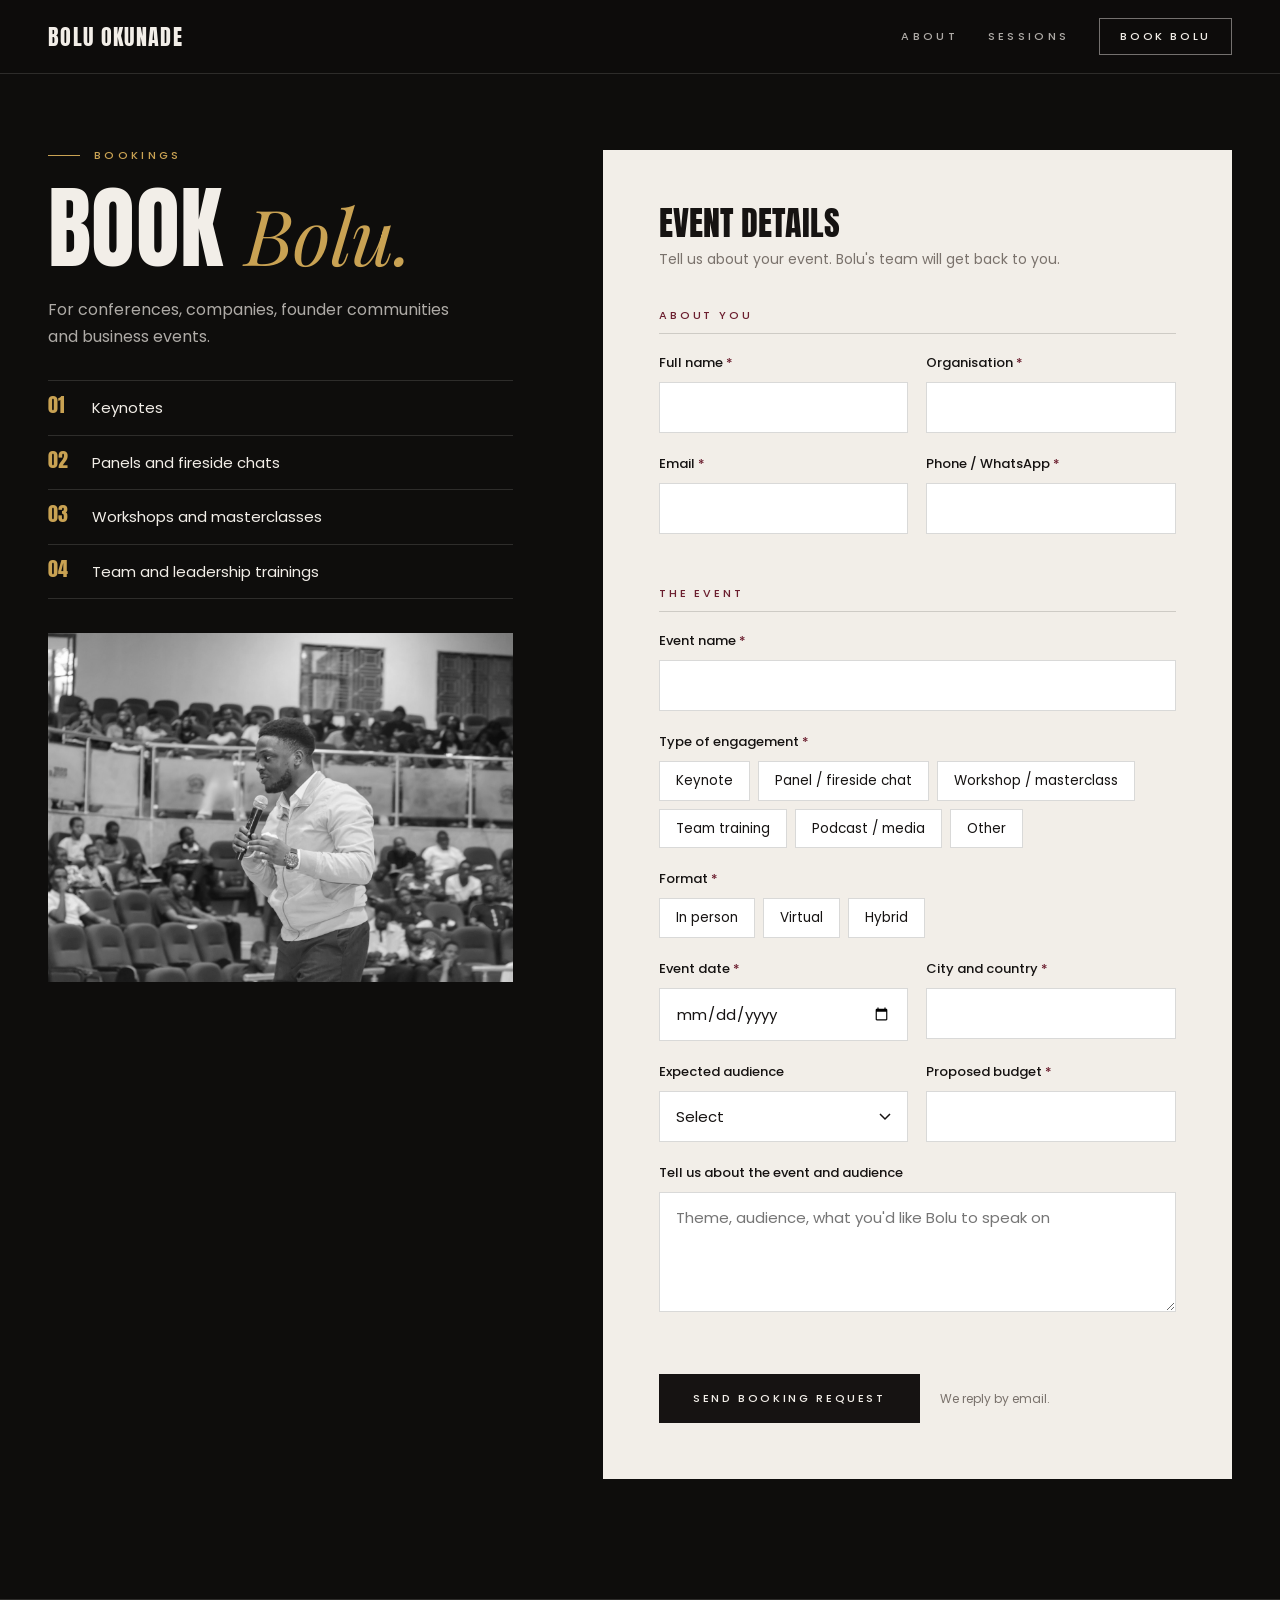
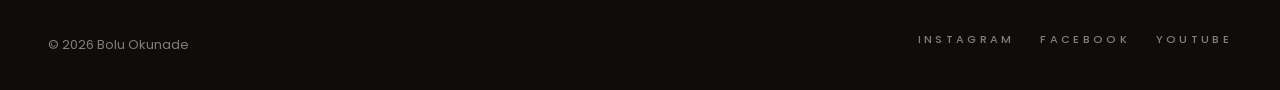
==== booking/index.html @ fcb6431b "Launch boluokunade.com: homepage, booking, Incubator Sessions registration Co-Authored-By: Claude Op" ====
<!doctype html>
<html lang="en">
<head>
<meta charset="utf-8">
<meta name="viewport" content="width=device-width, initial-scale=1">
<title>Book Bolu Okunade</title>
<meta name="description" content="Book Bolu Okunade, business strategist and 2x TEDx speaker, for your conference, company or community.">
<meta property="og:title" content="Book Bolu Okunade">
<meta property="og:description" content="Keynotes, panels, workshops and team trainings.">
<meta property="og:image" content="https://boluokunade.com/img/og.jpg">
<meta name="theme-color" content="#0E0D0C">
<link rel="icon" href="../img/mark-dark.svg" type="image/svg+xml">
<link rel="preconnect" href="https://fonts.googleapis.com">
<link rel="preconnect" href="https://fonts.gstatic.com" crossorigin>
<link href="https://fonts.googleapis.com/css2?family=Anton&family=Playfair+Display:ital,wght@0,400;1,400&family=Poppins:wght@400;500;600&display=swap" rel="stylesheet">
<link rel="stylesheet" href="../css/site.css">
</head>
<body>

<nav>
  <div class="wrap">
    <a class="wm" href="../">Bolu Okunade</a>
    <div class="links caps">
      <a href="../#about">About</a>
      <a href="../incubator-sessions/">Sessions</a>
      <a class="btn btn-line" href="./">Book Bolu</a>
    </div>
  </div>
</nav>

<main class="page">
  <div class="wrap split">
    <aside class="aside">
      <div class="caps label">Bookings</div>
      <h1 class="display">Book <em>Bolu.</em></h1>
      <p>For conferences, companies, founder communities and business events.</p>
      <ul class="points">
        <li><b>01</b>Keynotes</li>
        <li><b>02</b>Panels and fireside chats</li>
        <li><b>03</b>Workshops and masterclasses</li>
        <li><b>04</b>Team and leadership trainings</li>
      </ul>
      <img src="../img/stage-auditorium-crowd.jpg" alt="Bolu Okunade speaking to a packed auditorium">
    </aside>

    <div>
      <form id="form" novalidate>
        <h2>Event details</h2>
        <p class="sub">Tell us about your event. Bolu's team will get back to you.</p>
        <input class="hp" type="text" name="_honey" tabindex="-1" autocomplete="off" aria-hidden="true">

        <fieldset>
          <legend>About you</legend>
          <div class="row">
            <div class="f"><label for="name">Full name <i>*</i></label><input id="name" name="Full name" type="text" autocomplete="name" required></div>
            <div class="f"><label for="org">Organisation <i>*</i></label><input id="org" name="Organisation" type="text" autocomplete="organization" required></div>
          </div>
          <div class="row">
            <div class="f"><label for="email">Email <i>*</i></label><input id="email" name="Email" type="email" autocomplete="email" required></div>
            <div class="f"><label for="phone">Phone / WhatsApp <i>*</i></label><input id="phone" name="Phone / WhatsApp" type="tel" autocomplete="tel" required></div>
          </div>
        </fieldset>

        <fieldset>
          <legend>The event</legend>
          <div class="f"><label for="event">Event name <i>*</i></label><input id="event" name="Event name" type="text" required></div>
          <div class="f">
            <span class="q">Type of engagement <i>*</i></span>
            <div class="pills" data-required="Type of engagement">
              <label><input type="radio" name="Type of engagement" value="Keynote"><span>Keynote</span></label>
              <label><input type="radio" name="Type of engagement" value="Panel / fireside chat"><span>Panel / fireside chat</span></label>
              <label><input type="radio" name="Type of engagement" value="Workshop / masterclass"><span>Workshop / masterclass</span></label>
              <label><input type="radio" name="Type of engagement" value="Team training"><span>Team training</span></label>
              <label><input type="radio" name="Type of engagement" value="Podcast / media"><span>Podcast / media</span></label>
              <label><input type="radio" name="Type of engagement" value="Other"><span>Other</span></label>
            </div>
          </div>
          <div class="f">
            <span class="q">Format <i>*</i></span>
            <div class="pills" data-required="Format">
              <label><input type="radio" name="Format" value="In person"><span>In person</span></label>
              <label><input type="radio" name="Format" value="Virtual"><span>Virtual</span></label>
              <label><input type="radio" name="Format" value="Hybrid"><span>Hybrid</span></label>
            </div>
          </div>
          <div class="row">
            <div class="f"><label for="date">Event date <i>*</i></label><input id="date" name="Event date" type="date" required></div>
            <div class="f"><label for="loc">City and country <i>*</i></label><input id="loc" name="City and country" type="text" required></div>
          </div>
          <div class="row">
            <div class="f"><label for="size">Expected audience</label>
              <select id="size" name="Expected audience"><option value="">Select</option><option>Under 100</option><option>100 – 500</option><option>500 – 1,000</option><option>1,000 – 5,000</option><option>5,000+</option></select></div>
            <div class="f"><label for="budget">Proposed budget <i>*</i></label><input id="budget" name="Proposed budget" type="text" required></div>
          </div>
          <div class="f"><label for="msg">Tell us about the event and audience</label><textarea id="msg" name="Details" placeholder="Theme, audience, what you'd like Bolu to speak on"></textarea></div>
        </fieldset>

        <div class="submit">
          <button class="btn" type="submit" id="send">Send booking request</button>
          <small>We reply by email.</small>
        </div>
        <p class="err" id="err"></p>
      </form>

      <div class="done" id="done" role="status">
        <div class="caps label" style="color:var(--ox)">Request received</div>
        <h2>Thank you. <em>We'll be in touch.</em></h2>
        <p>Your booking request is with Bolu's team. You'll hear back by email.</p>
        <a class="btn" href="../">Back to home</a>
      </div>
    </div>
  </div>
</main>

<footer>
  <div class="wrap">
    <span>&copy; 2026 Bolu Okunade</span>
    <div class="socials caps">
      <a href="https://www.instagram.com/boluokunade/" target="_blank" rel="noopener">Instagram</a>
      <a href="https://www.facebook.com/theboluokunade" target="_blank" rel="noopener">Facebook</a>
      <a href="https://www.youtube.com/@boluokunade" target="_blank" rel="noopener">YouTube</a>
    </div>
  </div>
</footer>

<script>
// Booking requests are emailed by FormSubmit to the main inbox, with a copy to the second one.
const TO = 'bolex2009@gmail.com', CC = 'info@boluokunade.com';
const form = document.getElementById('form'), err = document.getElementById('err'), send = document.getElementById('send');

function fail(msg, el) { err.textContent = msg; err.classList.add('on'); if (el) el.scrollIntoView({ block: 'center', behavior: 'smooth' }); }

form.addEventListener('submit', async e => {
  e.preventDefault();
  err.classList.remove('on');
  for (const el of form.querySelectorAll('[required]')) {
    if (!el.value.trim()) return fail('Please fill in: ' + el.closest('.f').querySelector('label').textContent.replace('*', '').trim(), el);
  }
  if (!/^\S+@\S+\.\S+$/.test(form.Email.value)) return fail('Please enter a valid email address.', form.Email);
  for (const group of form.querySelectorAll('[data-required]')) {
    if (!group.querySelector('input:checked')) return fail('Please choose: ' + group.dataset.required, group);
  }
  const data = Object.fromEntries(new FormData(form));
  if (data._honey) return;
  delete data._honey;
  Object.assign(data, {
    _subject: 'Booking request: ' + data['Event name'] + ' (' + data['Organisation'] + ')',
    _cc: CC, _replyto: data.Email, _template: 'table'
  });
  send.disabled = true; send.textContent = 'Sending...';
  try {
    const r = await fetch('https://formsubmit.co/ajax/' + TO, {
      method: 'POST', headers: { 'Content-Type': 'application/json', Accept: 'application/json' }, body: JSON.stringify(data)
    });
    const j = await r.json().catch(() => ({}));
    if (!r.ok || String(j.success) === 'false') throw new Error(j.message || r.status);
    form.style.display = 'none';
    document.getElementById('done').classList.add('on');
    scrollTo({ top: 0, behavior: 'smooth' });
  } catch (x) {
    fail('Something went wrong sending your request. Please try again, or message @boluokunade on Instagram.');
  } finally {
    send.disabled = false; send.textContent = 'Send booking request';
  }
});
</script>
</body>
</html>
---- css/site.css ----
/* Shared styles for the inner pages (booking, incubator sessions). The homepage keeps its own inline styles. */
:root{
  --black:#0E0D0C; --char:#171514; --cream:#F2EEE8; --ink:#161312; --muted:#7A726C;
  --ox:#6B1E2E; --gold:#C9A253; --wa:#25D366; --line-d:rgba(242,238,232,.14); --line-l:rgba(22,19,18,.16);
  --serif:"Playfair Display",Georgia,serif; --sans:Poppins,system-ui,sans-serif; --power:Anton,Impact,sans-serif;
}
*{box-sizing:border-box;margin:0;padding:0}
body{background:var(--black);color:var(--cream);font:400 16px/1.7 var(--sans);-webkit-font-smoothing:antialiased;overflow-x:hidden}
img{display:block;max-width:100%;filter:grayscale(1)}
a{color:inherit;text-decoration:none}
.wrap{max-width:1280px;margin:0 auto;padding:0 48px}
em{font-family:var(--serif);font-style:italic;font-weight:400;text-transform:none}
.caps{font:500 11px/1 var(--sans);letter-spacing:.3em;text-transform:uppercase}
.display{font-family:var(--power);font-weight:400;text-transform:uppercase;line-height:.92;letter-spacing:.005em}
.display em{font-family:var(--serif);font-size:.86em;letter-spacing:-.01em}
.label{display:flex;align-items:center;gap:14px;color:var(--gold);margin-bottom:26px}
.label::before{content:"";width:32px;height:1px;background:currentColor}
.btn{display:inline-flex;align-items:center;justify-content:center;gap:12px;padding:17px 30px;border:0;cursor:pointer;font:500 11px/1 var(--sans);letter-spacing:.24em;text-transform:uppercase;transition:background .25s,color .25s,border-color .25s,opacity .25s}
.btn-gold{background:var(--gold);color:var(--black)}
.btn-gold:hover{background:var(--cream)}
.btn-line{border:1px solid rgba(242,238,232,.45);background:none;color:var(--cream)}
.btn-line:hover{border-color:var(--cream)}
.btn-wa{background:var(--wa);color:#0B2614;font-weight:600}
.btn-wa:hover{background:#3BE27A}
.btn[disabled]{opacity:.5;cursor:wait}

/* nav */
nav{position:fixed;inset:0 0 auto;z-index:50;padding:18px 0;background:rgba(14,13,12,.9);backdrop-filter:blur(12px);border-bottom:1px solid var(--line-d)}
nav .wrap{display:flex;justify-content:space-between;align-items:center;gap:24px}
.wm{font:400 22px/1 var(--power);letter-spacing:.06em;text-transform:uppercase}
nav .links{display:flex;align-items:center;gap:30px}
nav .links a:not(.btn){opacity:.7}
nav .links a:not(.btn):hover{opacity:1}
nav .btn{padding:12px 20px}

/* page head */
.page{padding:150px 0 120px}
.split{display:grid;grid-template-columns:.85fr 1.15fr;gap:90px;align-items:start}
.aside{position:sticky;top:120px}
.aside h1{font-size:clamp(60px,7vw,112px);margin-bottom:26px}
.aside h1 em{color:var(--gold)}
.aside p{color:rgba(242,238,232,.7);max-width:420px;margin-bottom:30px}
.aside img{width:100%;aspect-ratio:4/3;object-fit:cover;margin-top:10px}
.points{list-style:none;border-top:1px solid var(--line-d);margin-bottom:34px}
.points li{padding:14px 0;border-bottom:1px solid var(--line-d);display:flex;gap:16px;align-items:baseline;font-size:15px}
.points li b{font:400 20px/1 var(--power);color:var(--gold);min-width:28px}

/* form */
form{background:var(--cream);color:var(--ink);padding:56px}
form h2{font:400 34px/1 var(--power);text-transform:uppercase;margin-bottom:8px}
form .sub{color:var(--muted);font-size:14px;margin-bottom:38px}
fieldset{border:0;margin-bottom:34px}
legend{font:500 11px/1 var(--sans);letter-spacing:.26em;text-transform:uppercase;color:var(--ox);margin-bottom:18px;padding-bottom:12px;border-bottom:1px solid var(--line-l);width:100%}
.row{display:grid;grid-template-columns:1fr 1fr;gap:18px}
.f{margin-bottom:20px}
.f>label,.q{display:block;font-size:13px;font-weight:500;margin-bottom:8px}
.f>label i,.q i{color:var(--ox);font-style:normal}
input[type=text],input[type=email],input[type=tel],input[type=date],select,textarea{width:100%;font:400 15px/1.4 var(--sans);color:var(--ink);background:#fff;border:1px solid var(--line-l);border-radius:0;padding:14px 16px;outline:none;transition:border-color .2s,box-shadow .2s;-webkit-appearance:none;appearance:none}
select{background:#fff url("data:image/svg+xml,%3Csvg xmlns='http://www.w3.org/2000/svg' width='12' height='8'%3E%3Cpath d='M1 1l5 5 5-5' stroke='%23161312' fill='none' stroke-width='1.5'/%3E%3C/svg%3E") no-repeat right 16px center;padding-right:40px}
textarea{min-height:120px;resize:vertical}
input:focus,select:focus,textarea:focus{border-color:var(--ink);box-shadow:0 0 0 3px rgba(107,30,46,.12)}
.pills{display:flex;flex-wrap:wrap;gap:8px}
.pills label{position:relative;cursor:pointer}
.pills input{position:absolute;opacity:0;pointer-events:none}
.pills span{display:inline-block;padding:10px 16px;border:1px solid var(--line-l);background:#fff;font-size:13.5px;line-height:1.3;transition:background .15s,color .15s,border-color .15s}
.pills label:hover span{border-color:var(--ink)}
.pills input:checked+span{background:var(--ink);color:var(--cream);border-color:var(--ink)}
.pills input:focus-visible+span{box-shadow:0 0 0 3px rgba(107,30,46,.25)}
.other{margin-top:10px;display:none}
.other.on{display:block}
.hp{position:absolute;left:-9999px}
.submit{display:flex;align-items:center;gap:20px;flex-wrap:wrap;margin-top:10px}
.submit .btn{background:var(--ink);color:var(--cream);padding:19px 34px}
.submit .btn:hover{background:var(--ox)}
.submit small{color:var(--muted);font-size:12px}
.err{color:var(--ox);font-size:13px;margin-top:14px;display:none}
.err.on{display:block}
.done{display:none;background:var(--cream);color:var(--ink);padding:70px 56px;text-align:left}
.done.on{display:block}
.done h2{font:400 clamp(44px,5vw,72px)/.95 var(--power);text-transform:uppercase;margin-bottom:18px}
.done h2 em{color:var(--ox)}
.done p{color:#4a4340;max-width:460px;margin-bottom:28px}
.done .btn{background:var(--ink);color:var(--cream)}

footer{border-top:1px solid var(--line-d);padding:34px 0;font-size:13px;color:rgba(242,238,232,.5)}
footer .wrap{display:flex;justify-content:space-between;gap:20px;flex-wrap:wrap}
footer .socials{display:flex;gap:26px}
footer .socials a:hover{color:var(--cream)}

@media (max-width:980px){
  nav .links a:not(.btn){display:none}
  .split{grid-template-columns:1fr;gap:50px}
  .aside{position:static}
  .aside img{display:none}
}
@media (max-width:640px){
  .wrap{padding:0 16px}
  .wm{font-size:19px}
  nav .btn{padding:10px 14px;font-size:10px}
  .page{padding:110px 0 80px}
  .aside h1{font-size:19vw}
  form,.done{padding:34px 20px;margin:0 -16px}
  .row{grid-template-columns:1fr;gap:0}
  .submit .btn{width:100%}
  footer .wrap{flex-direction:column}
}
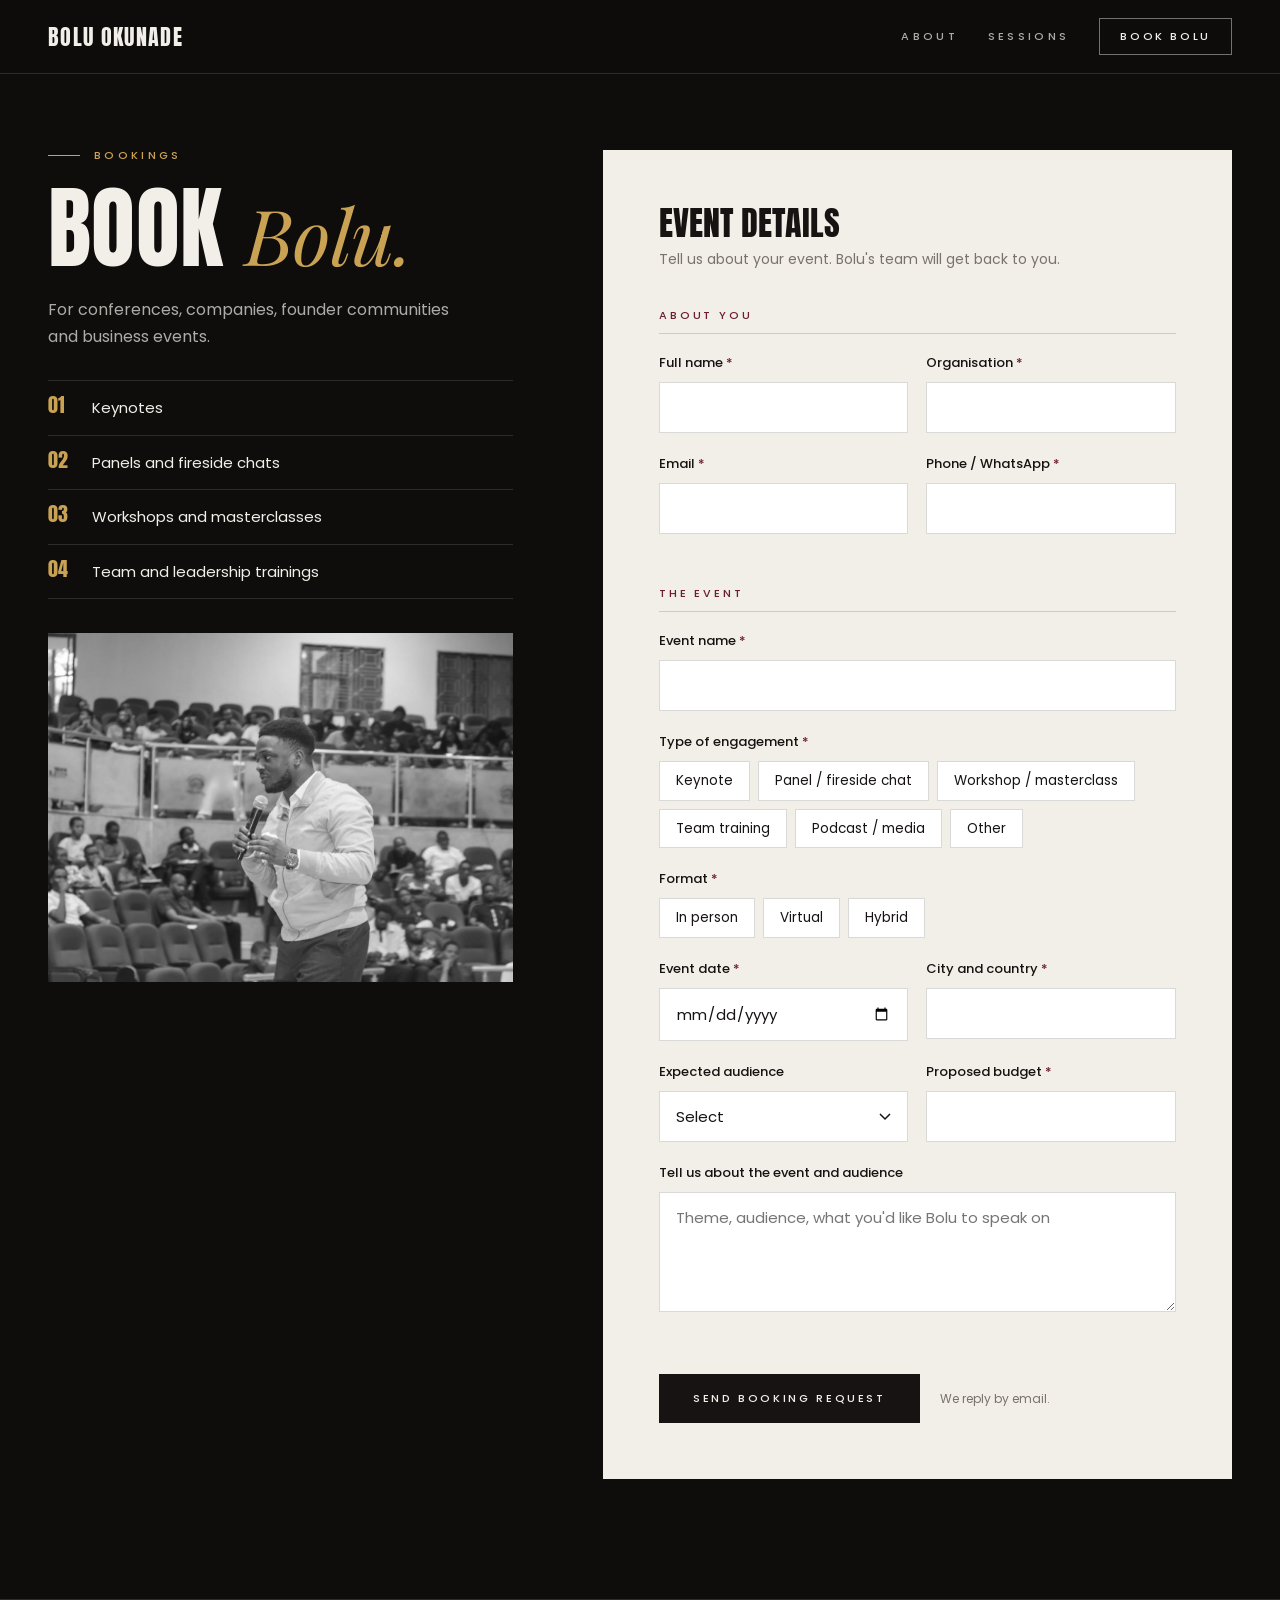
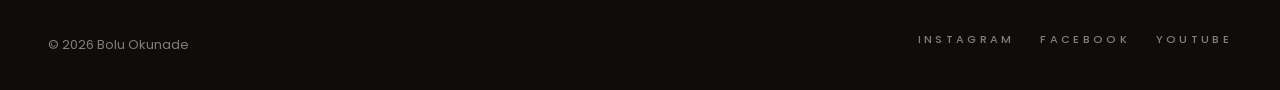
==== commit 0fa6ac58: "Bookings via Google Sheet + email script; SEO pass Booking form now posts to a Google Apps Script th" ====
--- a/booking/index.html
+++ b/booking/index.html
@@ -3,11 +3,23 @@
 <head>
 <meta charset="utf-8">
 <meta name="viewport" content="width=device-width, initial-scale=1">
-<title>Book Bolu Okunade</title>
-<meta name="description" content="Book Bolu Okunade, business strategist and 2x TEDx speaker, for your conference, company or community.">
+<title>Book Bolu Okunade | Keynote Speaker &amp; Business Strategist</title>
+<meta name="description" content="Book Bolu Okunade, business strategist and 2x TEDx speaker, for keynotes, panels, workshops and team trainings at your conference, company or community event.">
 <meta property="og:title" content="Book Bolu Okunade">
 <meta property="og:description" content="Keynotes, panels, workshops and team trainings.">
 <meta property="og:image" content="https://boluokunade.com/img/og.jpg">
+<link rel="canonical" href="https://boluokunade.com/booking/">
+<meta name="robots" content="index, follow, max-image-preview:large">
+<meta property="og:type" content="website">
+<meta property="og:site_name" content="Bolu Okunade">
+<meta property="og:url" content="https://boluokunade.com/booking/">
+<meta name="twitter:card" content="summary_large_image">
+<meta name="twitter:title" content="Book Bolu Okunade">
+<meta name="twitter:description" content="Keynotes, panels, workshops and team trainings.">
+<meta name="twitter:image" content="https://boluokunade.com/img/og.jpg">
+<script type="application/ld+json">
+{"@context":"https://schema.org","@type":"BreadcrumbList","itemListElement":[{"@type":"ListItem","position":1,"name":"Home","item":"https://boluokunade.com/"},{"@type":"ListItem","position":2,"name":"Book Bolu","item":"https://boluokunade.com/booking/"}]}
+</script>
 <meta name="theme-color" content="#0E0D0C">
 <link rel="icon" href="../img/mark-dark.svg" type="image/svg+xml">
 <link rel="preconnect" href="https://fonts.googleapis.com">
@@ -47,7 +59,7 @@
       <form id="form" novalidate>
         <h2>Event details</h2>
         <p class="sub">Tell us about your event. Bolu's team will get back to you.</p>
-        <input class="hp" type="text" name="_honey" tabindex="-1" autocomplete="off" aria-hidden="true">
+        <input class="hp" type="text" name="_honey" aria-label="Leave empty" tabindex="-1" autocomplete="off" aria-hidden="true">
 
         <fieldset>
           <legend>About you</legend>
@@ -124,8 +136,9 @@
 </footer>
 
 <script>
-// Booking requests are emailed by FormSubmit to the main inbox, with a copy to the second one.
-const TO = 'bolex2009@gmail.com', CC = 'info@boluokunade.com';
+// Booking requests go to a Google Apps Script ("Website booking emails" in boluokunade.adm@gmail.com's Drive),
+// which adds a row to the "Booking requests - boluokunade.com" sheet and emails bolex2009@gmail.com and info@boluokunade.com.
+const SCRIPT_URL = 'https://script.google.com/macros/s/AKfycbxy_EHmBUrSCMU8Kr7Dqgx9Bl5hw4Lb_JgFvkrtEoCcEPqjrMsXY6K5Gse7lT5xioHbSg/exec';
 const form = document.getElementById('form'), err = document.getElementById('err'), send = document.getElementById('send');
 
 function fail(msg, el) { err.textContent = msg; err.classList.add('on'); if (el) el.scrollIntoView({ block: 'center', behavior: 'smooth' }); }
@@ -143,17 +156,12 @@
   const data = Object.fromEntries(new FormData(form));
   if (data._honey) return;
   delete data._honey;
-  Object.assign(data, {
-    _subject: 'Booking request: ' + data['Event name'] + ' (' + data['Organisation'] + ')',
-    _cc: CC, _replyto: data.Email, _template: 'table'
-  });
   send.disabled = true; send.textContent = 'Sending...';
   try {
-    const r = await fetch('https://formsubmit.co/ajax/' + TO, {
-      method: 'POST', headers: { 'Content-Type': 'application/json', Accept: 'application/json' }, body: JSON.stringify(data)
-    });
+    // text/plain keeps this a "simple" request, so the browser skips the CORS preflight Apps Script can't answer.
+    const r = await fetch(SCRIPT_URL, { method: 'POST', headers: { 'Content-Type': 'text/plain;charset=utf-8' }, body: JSON.stringify(data) });
     const j = await r.json().catch(() => ({}));
-    if (!r.ok || String(j.success) === 'false') throw new Error(j.message || r.status);
+    if (!r.ok || !j.ok) throw new Error(r.status);
     form.style.display = 'none';
     document.getElementById('done').classList.add('on');
     scrollTo({ top: 0, behavior: 'smooth' });
